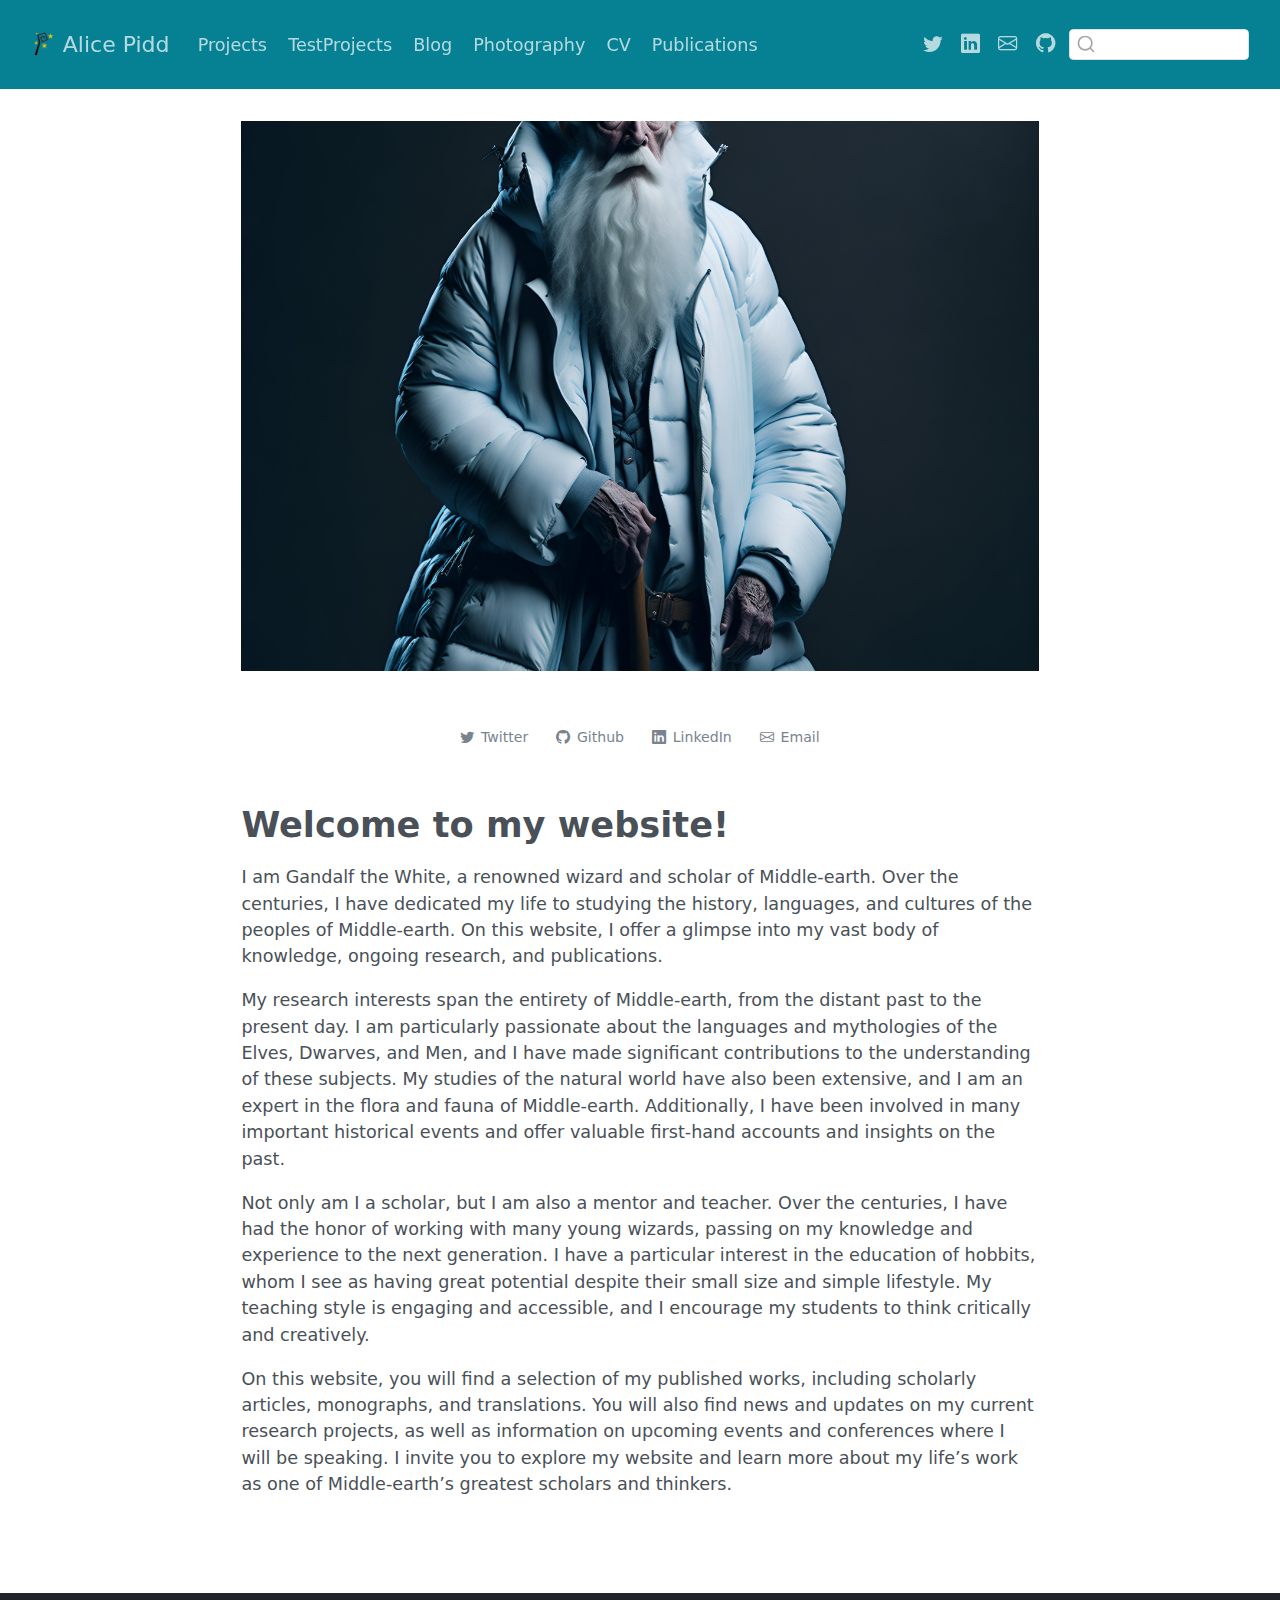
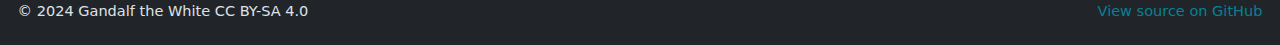
==== docs/index.html @ 94a09fbe "Initial commit" ====
<!DOCTYPE html>
<html xmlns="http://www.w3.org/1999/xhtml" lang="en" xml:lang="en"><head>

<meta charset="utf-8">
<meta name="generator" content="quarto-1.5.56">

<meta name="viewport" content="width=device-width, initial-scale=1.0, user-scalable=yes">


<title>Alice Pidd</title>
<style>
code{white-space: pre-wrap;}
span.smallcaps{font-variant: small-caps;}
div.columns{display: flex; gap: min(4vw, 1.5em);}
div.column{flex: auto; overflow-x: auto;}
div.hanging-indent{margin-left: 1.5em; text-indent: -1.5em;}
ul.task-list{list-style: none;}
ul.task-list li input[type="checkbox"] {
  width: 0.8em;
  margin: 0 0.8em 0.2em -1em; /* quarto-specific, see https://github.com/quarto-dev/quarto-cli/issues/4556 */ 
  vertical-align: middle;
}
</style>


<script src="site_libs/quarto-nav/quarto-nav.js"></script>
<script src="site_libs/clipboard/clipboard.min.js"></script>
<script src="site_libs/quarto-search/autocomplete.umd.js"></script>
<script src="site_libs/quarto-search/fuse.min.js"></script>
<script src="site_libs/quarto-search/quarto-search.js"></script>
<meta name="quarto:offset" content="./">
<link href="./img/favicon.png" rel="icon" type="image/png">
<script src="site_libs/quarto-html/quarto.js"></script>
<script src="site_libs/quarto-html/popper.min.js"></script>
<script src="site_libs/quarto-html/tippy.umd.min.js"></script>
<link href="site_libs/quarto-html/tippy.css" rel="stylesheet">
<link href="site_libs/quarto-html/quarto-syntax-highlighting.css" rel="stylesheet" id="quarto-text-highlighting-styles">
<script src="site_libs/bootstrap/bootstrap.min.js"></script>
<link href="site_libs/bootstrap/bootstrap-icons.css" rel="stylesheet">
<link href="site_libs/bootstrap/bootstrap.min.css" rel="stylesheet" id="quarto-bootstrap" data-mode="light">
<script id="quarto-search-options" type="application/json">{
  "location": "navbar",
  "copy-button": false,
  "collapse-after": 3,
  "panel-placement": "end",
  "type": "textbox",
  "limit": 50,
  "keyboard-shortcut": [
    "f",
    "/",
    "s"
  ],
  "language": {
    "search-no-results-text": "No results",
    "search-matching-documents-text": "matching documents",
    "search-copy-link-title": "Copy link to search",
    "search-hide-matches-text": "Hide additional matches",
    "search-more-match-text": "more match in this document",
    "search-more-matches-text": "more matches in this document",
    "search-clear-button-title": "Clear",
    "search-text-placeholder": "",
    "search-detached-cancel-button-title": "Cancel",
    "search-submit-button-title": "Submit",
    "search-label": "Search"
  }
}</script>


</head>

<body class="nav-fixed fullcontent">

<div id="quarto-search-results"></div>
  <header id="quarto-header" class="headroom fixed-top">
    <nav class="navbar navbar-expand-lg " data-bs-theme="dark">
      <div class="navbar-container container-fluid">
      <div class="navbar-brand-container mx-auto">
    <a href="./index.html" class="navbar-brand navbar-brand-logo">
    <img src="./img/logo.png" alt="" class="navbar-logo">
    </a>
    <a class="navbar-brand" href="./index.html">
    <span class="navbar-title">Alice Pidd</span>
    </a>
  </div>
            <div id="quarto-search" class="" title="Search"></div>
          <button class="navbar-toggler" type="button" data-bs-toggle="collapse" data-bs-target="#navbarCollapse" aria-controls="navbarCollapse" role="menu" aria-expanded="false" aria-label="Toggle navigation" onclick="if (window.quartoToggleHeadroom) { window.quartoToggleHeadroom(); }">
  <span class="navbar-toggler-icon"></span>
</button>
          <div class="collapse navbar-collapse" id="navbarCollapse">
            <ul class="navbar-nav navbar-nav-scroll me-auto">
  <li class="nav-item">
    <a class="nav-link" href="./projects/index.html"> 
<span class="menu-text">Projects</span></a>
  </li>  
  <li class="nav-item">
    <a class="nav-link" href="./projectsTest/index.html"> 
<span class="menu-text">TestProjects</span></a>
  </li>  
  <li class="nav-item">
    <a class="nav-link" href="./posts.html"> 
<span class="menu-text">Blog</span></a>
  </li>  
  <li class="nav-item">
    <a class="nav-link" href="./photography/index.html"> 
<span class="menu-text">Photography</span></a>
  </li>  
  <li class="nav-item">
    <a class="nav-link" href="./cv/index.html"> 
<span class="menu-text">CV</span></a>
  </li>  
  <li class="nav-item">
    <a class="nav-link" href="https://scholar.google.com.au" target="_blank"> 
<span class="menu-text">Publications</span></a>
  </li>  
</ul>
            <ul class="navbar-nav navbar-nav-scroll ms-auto">
  <li class="nav-item compact">
    <a class="nav-link" href="https://twitter.com/alicempidd"> <i class="bi bi-twitter" role="img">
</i> 
<span class="menu-text"></span></a>
  </li>  
  <li class="nav-item compact">
    <a class="nav-link" href="https://www.linkedin.com/XXXX"> <i class="bi bi-linkedin" role="img">
</i> 
<span class="menu-text"></span></a>
  </li>  
  <li class="nav-item compact">
    <a class="nav-link" href="mailto:XXXX@XXX.com"> <i class="bi bi-envelope" role="img" aria-label="email">
</i> 
<span class="menu-text"></span></a>
  </li>  
  <li class="nav-item compact">
    <a class="nav-link" href="https://github.com/MathMarEcol"> <i class="bi bi-github" role="img">
</i> 
<span class="menu-text"></span></a>
  </li>  
</ul>
          </div> <!-- /navcollapse -->
            <div class="quarto-navbar-tools">
</div>
      </div> <!-- /container-fluid -->
    </nav>
</header>
<!-- content -->
<div id="quarto-content" class="quarto-container page-columns page-rows-contents page-layout-article page-navbar">
<!-- sidebar -->
<!-- margin-sidebar -->
    
<!-- main -->
<main class="content" id="quarto-document-content">




<div class="quarto-about-marquee">
  <div class="about-image-container">
    <img src="img/my_image.jpg" class="about-image " style="width: 100%;">
  </div>
  <div class="about-contents">
     <div id="about-block">
</div> 
    <div class="about-footer"><div class="about-links">
  <a href="https://twitter.com/XXXXX" class="about-link" rel="" target="">
    <i class="bi bi-twitter"></i>
     <span class="about-link-text">Twitter</span>
  </a>
  <a href="https://github.com/XXXXXXX" class="about-link" rel="" target="">
    <i class="bi bi-github"></i>
     <span class="about-link-text">Github</span>
  </a>
  <a href="https://www.linkedin.com/in/XXXXXX/" class="about-link" rel="" target="">
    <i class="bi bi-linkedin"></i>
     <span class="about-link-text">LinkedIn</span>
  </a>
  <a href="mailto:XXXXXX@XXXX.com" class="about-link" rel="" target="">
    <i class="bi bi-envelope"></i>
     <span class="about-link-text">Email</span>
  </a>
</div>
</div>
  </div>
</div>

<section id="welcome-to-my-website" class="level1">
<h1>Welcome to my website!</h1>
<p>I am Gandalf the White, a renowned wizard and scholar of Middle-earth. Over the centuries, I have dedicated my life to studying the history, languages, and cultures of the peoples of Middle-earth. On this website, I offer a glimpse into my vast body of knowledge, ongoing research, and publications.</p>
<p>My research interests span the entirety of Middle-earth, from the distant past to the present day. I am particularly passionate about the languages and mythologies of the Elves, Dwarves, and Men, and I have made significant contributions to the understanding of these subjects. My studies of the natural world have also been extensive, and I am an expert in the flora and fauna of Middle-earth. Additionally, I have been involved in many important historical events and offer valuable first-hand accounts and insights on the past.</p>
<p>Not only am I a scholar, but I am also a mentor and teacher. Over the centuries, I have had the honor of working with many young wizards, passing on my knowledge and experience to the next generation. I have a particular interest in the education of hobbits, whom I see as having great potential despite their small size and simple lifestyle. My teaching style is engaging and accessible, and I encourage my students to think critically and creatively.</p>
<p>On this website, you will find a selection of my published works, including scholarly articles, monographs, and translations. You will also find news and updates on my current research projects, as well as information on upcoming events and conferences where I will be speaking. I invite you to explore my website and learn more about my life’s work as one of Middle-earth’s greatest scholars and thinkers.</p>



</section>

</main> <!-- /main -->
<script id="quarto-html-after-body" type="application/javascript">
window.document.addEventListener("DOMContentLoaded", function (event) {
  const toggleBodyColorMode = (bsSheetEl) => {
    const mode = bsSheetEl.getAttribute("data-mode");
    const bodyEl = window.document.querySelector("body");
    if (mode === "dark") {
      bodyEl.classList.add("quarto-dark");
      bodyEl.classList.remove("quarto-light");
    } else {
      bodyEl.classList.add("quarto-light");
      bodyEl.classList.remove("quarto-dark");
    }
  }
  const toggleBodyColorPrimary = () => {
    const bsSheetEl = window.document.querySelector("link#quarto-bootstrap");
    if (bsSheetEl) {
      toggleBodyColorMode(bsSheetEl);
    }
  }
  toggleBodyColorPrimary();  
  const isCodeAnnotation = (el) => {
    for (const clz of el.classList) {
      if (clz.startsWith('code-annotation-')) {                     
        return true;
      }
    }
    return false;
  }
  const onCopySuccess = function(e) {
    // button target
    const button = e.trigger;
    // don't keep focus
    button.blur();
    // flash "checked"
    button.classList.add('code-copy-button-checked');
    var currentTitle = button.getAttribute("title");
    button.setAttribute("title", "Copied!");
    let tooltip;
    if (window.bootstrap) {
      button.setAttribute("data-bs-toggle", "tooltip");
      button.setAttribute("data-bs-placement", "left");
      button.setAttribute("data-bs-title", "Copied!");
      tooltip = new bootstrap.Tooltip(button, 
        { trigger: "manual", 
          customClass: "code-copy-button-tooltip",
          offset: [0, -8]});
      tooltip.show();    
    }
    setTimeout(function() {
      if (tooltip) {
        tooltip.hide();
        button.removeAttribute("data-bs-title");
        button.removeAttribute("data-bs-toggle");
        button.removeAttribute("data-bs-placement");
      }
      button.setAttribute("title", currentTitle);
      button.classList.remove('code-copy-button-checked');
    }, 1000);
    // clear code selection
    e.clearSelection();
  }
  const getTextToCopy = function(trigger) {
      const codeEl = trigger.previousElementSibling.cloneNode(true);
      for (const childEl of codeEl.children) {
        if (isCodeAnnotation(childEl)) {
          childEl.remove();
        }
      }
      return codeEl.innerText;
  }
  const clipboard = new window.ClipboardJS('.code-copy-button:not([data-in-quarto-modal])', {
    text: getTextToCopy
  });
  clipboard.on('success', onCopySuccess);
  if (window.document.getElementById('quarto-embedded-source-code-modal')) {
    // For code content inside modals, clipBoardJS needs to be initialized with a container option
    // TODO: Check when it could be a function (https://github.com/zenorocha/clipboard.js/issues/860)
    const clipboardModal = new window.ClipboardJS('.code-copy-button[data-in-quarto-modal]', {
      text: getTextToCopy,
      container: window.document.getElementById('quarto-embedded-source-code-modal')
    });
    clipboardModal.on('success', onCopySuccess);
  }
    var localhostRegex = new RegExp(/^(?:http|https):\/\/localhost\:?[0-9]*\//);
    var mailtoRegex = new RegExp(/^mailto:/);
      var filterRegex = new RegExp('/' + window.location.host + '/');
    var isInternal = (href) => {
        return filterRegex.test(href) || localhostRegex.test(href) || mailtoRegex.test(href);
    }
    // Inspect non-navigation links and adorn them if external
 	var links = window.document.querySelectorAll('a[href]:not(.nav-link):not(.navbar-brand):not(.toc-action):not(.sidebar-link):not(.sidebar-item-toggle):not(.pagination-link):not(.no-external):not([aria-hidden]):not(.dropdown-item):not(.quarto-navigation-tool):not(.about-link)');
    for (var i=0; i<links.length; i++) {
      const link = links[i];
      if (!isInternal(link.href)) {
        // undo the damage that might have been done by quarto-nav.js in the case of
        // links that we want to consider external
        if (link.dataset.originalHref !== undefined) {
          link.href = link.dataset.originalHref;
        }
      }
    }
  function tippyHover(el, contentFn, onTriggerFn, onUntriggerFn) {
    const config = {
      allowHTML: true,
      maxWidth: 500,
      delay: 100,
      arrow: false,
      appendTo: function(el) {
          return el.parentElement;
      },
      interactive: true,
      interactiveBorder: 10,
      theme: 'quarto',
      placement: 'bottom-start',
    };
    if (contentFn) {
      config.content = contentFn;
    }
    if (onTriggerFn) {
      config.onTrigger = onTriggerFn;
    }
    if (onUntriggerFn) {
      config.onUntrigger = onUntriggerFn;
    }
    window.tippy(el, config); 
  }
  const noterefs = window.document.querySelectorAll('a[role="doc-noteref"]');
  for (var i=0; i<noterefs.length; i++) {
    const ref = noterefs[i];
    tippyHover(ref, function() {
      // use id or data attribute instead here
      let href = ref.getAttribute('data-footnote-href') || ref.getAttribute('href');
      try { href = new URL(href).hash; } catch {}
      const id = href.replace(/^#\/?/, "");
      const note = window.document.getElementById(id);
      if (note) {
        return note.innerHTML;
      } else {
        return "";
      }
    });
  }
  const xrefs = window.document.querySelectorAll('a.quarto-xref');
  const processXRef = (id, note) => {
    // Strip column container classes
    const stripColumnClz = (el) => {
      el.classList.remove("page-full", "page-columns");
      if (el.children) {
        for (const child of el.children) {
          stripColumnClz(child);
        }
      }
    }
    stripColumnClz(note)
    if (id === null || id.startsWith('sec-')) {
      // Special case sections, only their first couple elements
      const container = document.createElement("div");
      if (note.children && note.children.length > 2) {
        container.appendChild(note.children[0].cloneNode(true));
        for (let i = 1; i < note.children.length; i++) {
          const child = note.children[i];
          if (child.tagName === "P" && child.innerText === "") {
            continue;
          } else {
            container.appendChild(child.cloneNode(true));
            break;
          }
        }
        if (window.Quarto?.typesetMath) {
          window.Quarto.typesetMath(container);
        }
        return container.innerHTML
      } else {
        if (window.Quarto?.typesetMath) {
          window.Quarto.typesetMath(note);
        }
        return note.innerHTML;
      }
    } else {
      // Remove any anchor links if they are present
      const anchorLink = note.querySelector('a.anchorjs-link');
      if (anchorLink) {
        anchorLink.remove();
      }
      if (window.Quarto?.typesetMath) {
        window.Quarto.typesetMath(note);
      }
      // TODO in 1.5, we should make sure this works without a callout special case
      if (note.classList.contains("callout")) {
        return note.outerHTML;
      } else {
        return note.innerHTML;
      }
    }
  }
  for (var i=0; i<xrefs.length; i++) {
    const xref = xrefs[i];
    tippyHover(xref, undefined, function(instance) {
      instance.disable();
      let url = xref.getAttribute('href');
      let hash = undefined; 
      if (url.startsWith('#')) {
        hash = url;
      } else {
        try { hash = new URL(url).hash; } catch {}
      }
      if (hash) {
        const id = hash.replace(/^#\/?/, "");
        const note = window.document.getElementById(id);
        if (note !== null) {
          try {
            const html = processXRef(id, note.cloneNode(true));
            instance.setContent(html);
          } finally {
            instance.enable();
            instance.show();
          }
        } else {
          // See if we can fetch this
          fetch(url.split('#')[0])
          .then(res => res.text())
          .then(html => {
            const parser = new DOMParser();
            const htmlDoc = parser.parseFromString(html, "text/html");
            const note = htmlDoc.getElementById(id);
            if (note !== null) {
              const html = processXRef(id, note);
              instance.setContent(html);
            } 
          }).finally(() => {
            instance.enable();
            instance.show();
          });
        }
      } else {
        // See if we can fetch a full url (with no hash to target)
        // This is a special case and we should probably do some content thinning / targeting
        fetch(url)
        .then(res => res.text())
        .then(html => {
          const parser = new DOMParser();
          const htmlDoc = parser.parseFromString(html, "text/html");
          const note = htmlDoc.querySelector('main.content');
          if (note !== null) {
            // This should only happen for chapter cross references
            // (since there is no id in the URL)
            // remove the first header
            if (note.children.length > 0 && note.children[0].tagName === "HEADER") {
              note.children[0].remove();
            }
            const html = processXRef(null, note);
            instance.setContent(html);
          } 
        }).finally(() => {
          instance.enable();
          instance.show();
        });
      }
    }, function(instance) {
    });
  }
      let selectedAnnoteEl;
      const selectorForAnnotation = ( cell, annotation) => {
        let cellAttr = 'data-code-cell="' + cell + '"';
        let lineAttr = 'data-code-annotation="' +  annotation + '"';
        const selector = 'span[' + cellAttr + '][' + lineAttr + ']';
        return selector;
      }
      const selectCodeLines = (annoteEl) => {
        const doc = window.document;
        const targetCell = annoteEl.getAttribute("data-target-cell");
        const targetAnnotation = annoteEl.getAttribute("data-target-annotation");
        const annoteSpan = window.document.querySelector(selectorForAnnotation(targetCell, targetAnnotation));
        const lines = annoteSpan.getAttribute("data-code-lines").split(",");
        const lineIds = lines.map((line) => {
          return targetCell + "-" + line;
        })
        let top = null;
        let height = null;
        let parent = null;
        if (lineIds.length > 0) {
            //compute the position of the single el (top and bottom and make a div)
            const el = window.document.getElementById(lineIds[0]);
            top = el.offsetTop;
            height = el.offsetHeight;
            parent = el.parentElement.parentElement;
          if (lineIds.length > 1) {
            const lastEl = window.document.getElementById(lineIds[lineIds.length - 1]);
            const bottom = lastEl.offsetTop + lastEl.offsetHeight;
            height = bottom - top;
          }
          if (top !== null && height !== null && parent !== null) {
            // cook up a div (if necessary) and position it 
            let div = window.document.getElementById("code-annotation-line-highlight");
            if (div === null) {
              div = window.document.createElement("div");
              div.setAttribute("id", "code-annotation-line-highlight");
              div.style.position = 'absolute';
              parent.appendChild(div);
            }
            div.style.top = top - 2 + "px";
            div.style.height = height + 4 + "px";
            div.style.left = 0;
            let gutterDiv = window.document.getElementById("code-annotation-line-highlight-gutter");
            if (gutterDiv === null) {
              gutterDiv = window.document.createElement("div");
              gutterDiv.setAttribute("id", "code-annotation-line-highlight-gutter");
              gutterDiv.style.position = 'absolute';
              const codeCell = window.document.getElementById(targetCell);
              const gutter = codeCell.querySelector('.code-annotation-gutter');
              gutter.appendChild(gutterDiv);
            }
            gutterDiv.style.top = top - 2 + "px";
            gutterDiv.style.height = height + 4 + "px";
          }
          selectedAnnoteEl = annoteEl;
        }
      };
      const unselectCodeLines = () => {
        const elementsIds = ["code-annotation-line-highlight", "code-annotation-line-highlight-gutter"];
        elementsIds.forEach((elId) => {
          const div = window.document.getElementById(elId);
          if (div) {
            div.remove();
          }
        });
        selectedAnnoteEl = undefined;
      };
        // Handle positioning of the toggle
    window.addEventListener(
      "resize",
      throttle(() => {
        elRect = undefined;
        if (selectedAnnoteEl) {
          selectCodeLines(selectedAnnoteEl);
        }
      }, 10)
    );
    function throttle(fn, ms) {
    let throttle = false;
    let timer;
      return (...args) => {
        if(!throttle) { // first call gets through
            fn.apply(this, args);
            throttle = true;
        } else { // all the others get throttled
            if(timer) clearTimeout(timer); // cancel #2
            timer = setTimeout(() => {
              fn.apply(this, args);
              timer = throttle = false;
            }, ms);
        }
      };
    }
      // Attach click handler to the DT
      const annoteDls = window.document.querySelectorAll('dt[data-target-cell]');
      for (const annoteDlNode of annoteDls) {
        annoteDlNode.addEventListener('click', (event) => {
          const clickedEl = event.target;
          if (clickedEl !== selectedAnnoteEl) {
            unselectCodeLines();
            const activeEl = window.document.querySelector('dt[data-target-cell].code-annotation-active');
            if (activeEl) {
              activeEl.classList.remove('code-annotation-active');
            }
            selectCodeLines(clickedEl);
            clickedEl.classList.add('code-annotation-active');
          } else {
            // Unselect the line
            unselectCodeLines();
            clickedEl.classList.remove('code-annotation-active');
          }
        });
      }
  const findCites = (el) => {
    const parentEl = el.parentElement;
    if (parentEl) {
      const cites = parentEl.dataset.cites;
      if (cites) {
        return {
          el,
          cites: cites.split(' ')
        };
      } else {
        return findCites(el.parentElement)
      }
    } else {
      return undefined;
    }
  };
  var bibliorefs = window.document.querySelectorAll('a[role="doc-biblioref"]');
  for (var i=0; i<bibliorefs.length; i++) {
    const ref = bibliorefs[i];
    const citeInfo = findCites(ref);
    if (citeInfo) {
      tippyHover(citeInfo.el, function() {
        var popup = window.document.createElement('div');
        citeInfo.cites.forEach(function(cite) {
          var citeDiv = window.document.createElement('div');
          citeDiv.classList.add('hanging-indent');
          citeDiv.classList.add('csl-entry');
          var biblioDiv = window.document.getElementById('ref-' + cite);
          if (biblioDiv) {
            citeDiv.innerHTML = biblioDiv.innerHTML;
          }
          popup.appendChild(citeDiv);
        });
        return popup.innerHTML;
      });
    }
  }
});
</script>
</div> <!-- /content -->
<footer class="footer">
  <div class="nav-footer">
    <div class="nav-footer-left">
<p><span class="faux-block">© 2024 Gandalf the White CC BY-SA 4.0</span></p>
</div>   
    <div class="nav-footer-center">
      &nbsp;
    </div>
    <div class="nav-footer-right">
<p><span class="faux-block"><a href="https://github.com/<github username>/<github username>.github.io">View source on GitHub</a></span></p>
</div>
  </div>
</footer>




</body></html>
---- docs/site_libs/quarto-html/tippy.css ----
.tippy-box[data-animation=fade][data-state=hidden]{opacity:0}[data-tippy-root]{max-width:calc(100vw - 10px)}.tippy-box{position:relative;background-color:#333;color:#fff;border-radius:4px;font-size:14px;line-height:1.4;white-space:normal;outline:0;transition-property:transform,visibility,opacity}.tippy-box[data-placement^=top]>.tippy-arrow{bottom:0}.tippy-box[data-placement^=top]>.tippy-arrow:before{bottom:-7px;left:0;border-width:8px 8px 0;border-top-color:initial;transform-origin:center top}.tippy-box[data-placement^=bottom]>.tippy-arrow{top:0}.tippy-box[data-placement^=bottom]>.tippy-arrow:before{top:-7px;left:0;border-width:0 8px 8px;border-bottom-color:initial;transform-origin:center bottom}.tippy-box[data-placement^=left]>.tippy-arrow{right:0}.tippy-box[data-placement^=left]>.tippy-arrow:before{border-width:8px 0 8px 8px;border-left-color:initial;right:-7px;transform-origin:center left}.tippy-box[data-placement^=right]>.tippy-arrow{left:0}.tippy-box[data-placement^=right]>.tippy-arrow:before{left:-7px;border-width:8px 8px 8px 0;border-right-color:initial;transform-origin:center right}.tippy-box[data-inertia][data-state=visible]{transition-timing-function:cubic-bezier(.54,1.5,.38,1.11)}.tippy-arrow{width:16px;height:16px;color:#333}.tippy-arrow:before{content:"";position:absolute;border-color:transparent;border-style:solid}.tippy-content{position:relative;padding:5px 9px;z-index:1}
---- docs/site_libs/quarto-html/quarto-syntax-highlighting.css ----
/* quarto syntax highlight colors */
:root {
  --quarto-hl-ot-color: #003B4F;
  --quarto-hl-at-color: #657422;
  --quarto-hl-ss-color: #20794D;
  --quarto-hl-an-color: #5E5E5E;
  --quarto-hl-fu-color: #4758AB;
  --quarto-hl-st-color: #20794D;
  --quarto-hl-cf-color: #003B4F;
  --quarto-hl-op-color: #5E5E5E;
  --quarto-hl-er-color: #AD0000;
  --quarto-hl-bn-color: #AD0000;
  --quarto-hl-al-color: #AD0000;
  --quarto-hl-va-color: #111111;
  --quarto-hl-bu-color: inherit;
  --quarto-hl-ex-color: inherit;
  --quarto-hl-pp-color: #AD0000;
  --quarto-hl-in-color: #5E5E5E;
  --quarto-hl-vs-color: #20794D;
  --quarto-hl-wa-color: #5E5E5E;
  --quarto-hl-do-color: #5E5E5E;
  --quarto-hl-im-color: #00769E;
  --quarto-hl-ch-color: #20794D;
  --quarto-hl-dt-color: #AD0000;
  --quarto-hl-fl-color: #AD0000;
  --quarto-hl-co-color: #5E5E5E;
  --quarto-hl-cv-color: #5E5E5E;
  --quarto-hl-cn-color: #8f5902;
  --quarto-hl-sc-color: #5E5E5E;
  --quarto-hl-dv-color: #AD0000;
  --quarto-hl-kw-color: #003B4F;
}

/* other quarto variables */
:root {
  --quarto-font-monospace: SFMono-Regular, Menlo, Monaco, Consolas, "Liberation Mono", "Courier New", monospace;
}

pre > code.sourceCode > span {
  color: #003B4F;
}

code span {
  color: #003B4F;
}

code.sourceCode > span {
  color: #003B4F;
}

div.sourceCode,
div.sourceCode pre.sourceCode {
  color: #003B4F;
}

code span.ot {
  color: #003B4F;
  font-style: inherit;
}

code span.at {
  color: #657422;
  font-style: inherit;
}

code span.ss {
  color: #20794D;
  font-style: inherit;
}

code span.an {
  color: #5E5E5E;
  font-style: inherit;
}

code span.fu {
  color: #4758AB;
  font-style: inherit;
}

code span.st {
  color: #20794D;
  font-style: inherit;
}

code span.cf {
  color: #003B4F;
  font-weight: bold;
  font-style: inherit;
}

code span.op {
  color: #5E5E5E;
  font-style: inherit;
}

code span.er {
  color: #AD0000;
  font-style: inherit;
}

code span.bn {
  color: #AD0000;
  font-style: inherit;
}

code span.al {
  color: #AD0000;
  font-style: inherit;
}

code span.va {
  color: #111111;
  font-style: inherit;
}

code span.bu {
  font-style: inherit;
}

code span.ex {
  font-style: inherit;
}

code span.pp {
  color: #AD0000;
  font-style: inherit;
}

code span.in {
  color: #5E5E5E;
  font-style: inherit;
}

code span.vs {
  color: #20794D;
  font-style: inherit;
}

code span.wa {
  color: #5E5E5E;
  font-style: italic;
}

code span.do {
  color: #5E5E5E;
  font-style: italic;
}

code span.im {
  color: #00769E;
  font-style: inherit;
}

code span.ch {
  color: #20794D;
  font-style: inherit;
}

code span.dt {
  color: #AD0000;
  font-style: inherit;
}

code span.fl {
  color: #AD0000;
  font-style: inherit;
}

code span.co {
  color: #5E5E5E;
  font-style: inherit;
}

code span.cv {
  color: #5E5E5E;
  font-style: italic;
}

code span.cn {
  color: #8f5902;
  font-style: inherit;
}

code span.sc {
  color: #5E5E5E;
  font-style: inherit;
}

code span.dv {
  color: #AD0000;
  font-style: inherit;
}

code span.kw {
  color: #003B4F;
  font-weight: bold;
  font-style: inherit;
}

.prevent-inlining {
  content: "</";
}

/*# sourceMappingURL=debc5d5d77c3f9108843748ff7464032.css.map */
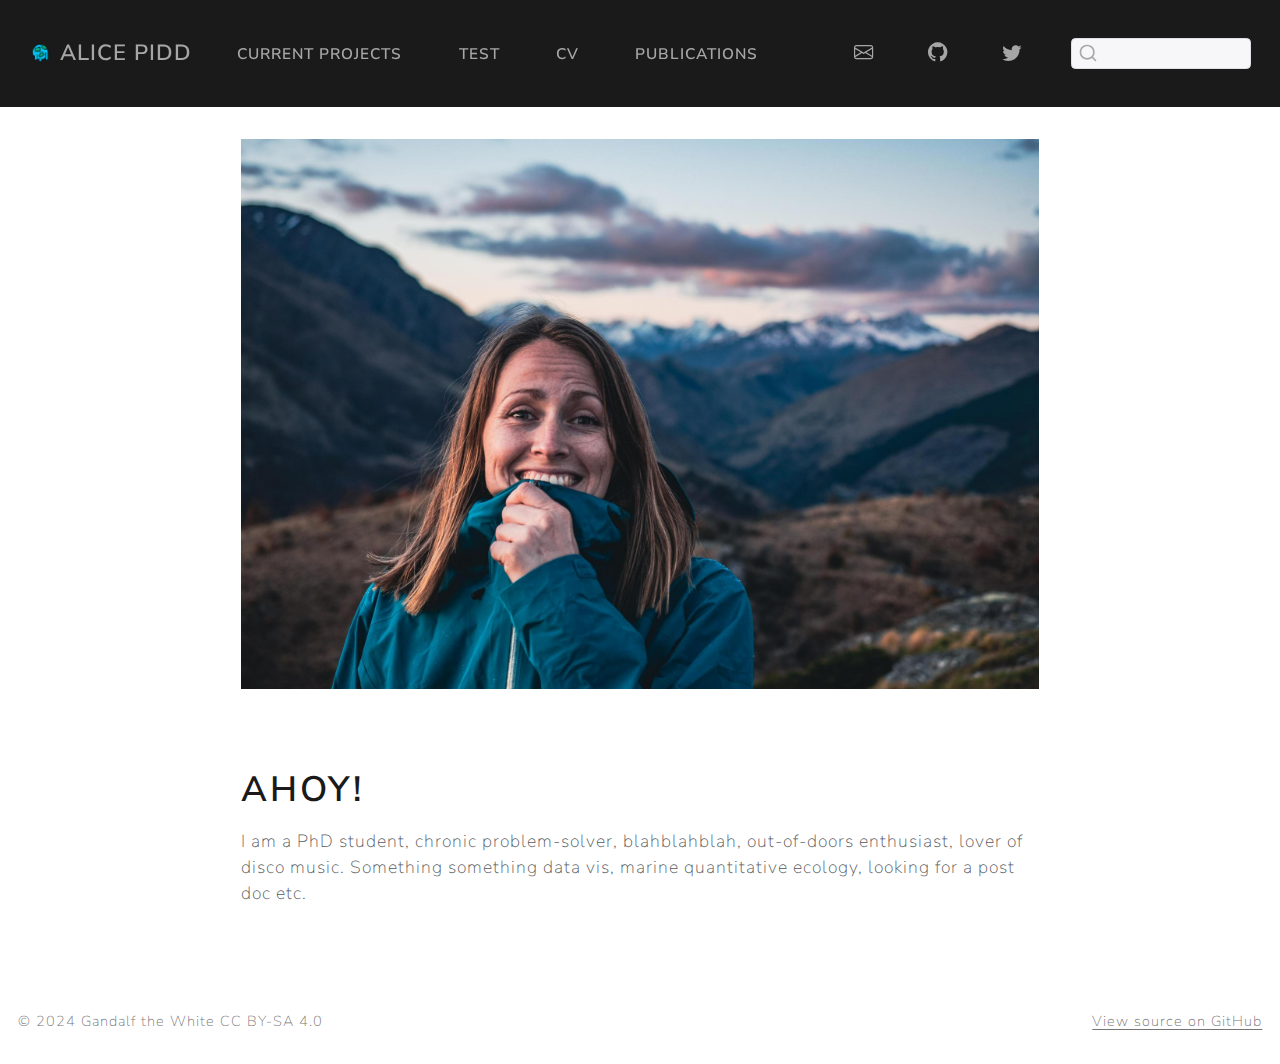
==== commit aa9aa49a: "Quarto website stuff, courtesy of Jase's MME walkthrough!" ====
--- a/docs/index.html
+++ b/docs/index.html
@@ -29,7 +29,7 @@
 <script src="site_libs/quarto-search/fuse.min.js"></script>
 <script src="site_libs/quarto-search/quarto-search.js"></script>
 <meta name="quarto:offset" content="./">
-<link href="./img/favicon.png" rel="icon" type="image/png">
+<link href="./img/icon.png" rel="icon" type="image/png">
 <script src="site_libs/quarto-html/quarto.js"></script>
 <script src="site_libs/quarto-html/popper.min.js"></script>
 <script src="site_libs/quarto-html/tippy.umd.min.js"></script>
@@ -76,7 +76,7 @@
       <div class="navbar-container container-fluid">
       <div class="navbar-brand-container mx-auto">
     <a href="./index.html" class="navbar-brand navbar-brand-logo">
-    <img src="./img/logo.png" alt="" class="navbar-logo">
+    <img src="./img/icon.png" alt="" class="navbar-logo">
     </a>
     <a class="navbar-brand" href="./index.html">
     <span class="navbar-title">Alice Pidd</span>
@@ -89,48 +89,35 @@
           <div class="collapse navbar-collapse" id="navbarCollapse">
             <ul class="navbar-nav navbar-nav-scroll me-auto">
   <li class="nav-item">
-    <a class="nav-link" href="./projects/index.html"> 
-<span class="menu-text">Projects</span></a>
+    <a class="nav-link" href="./current_projects/index.html"> 
+<span class="menu-text">Current projects</span></a>
   </li>  
   <li class="nav-item">
-    <a class="nav-link" href="./projectsTest/index.html"> 
-<span class="menu-text">TestProjects</span></a>
-  </li>  
-  <li class="nav-item">
-    <a class="nav-link" href="./posts.html"> 
-<span class="menu-text">Blog</span></a>
-  </li>  
-  <li class="nav-item">
-    <a class="nav-link" href="./photography/index.html"> 
-<span class="menu-text">Photography</span></a>
+    <a class="nav-link" href="./current_projectsTEST/index.html"> 
+<span class="menu-text">TEST</span></a>
   </li>  
   <li class="nav-item">
     <a class="nav-link" href="./cv/index.html"> 
 <span class="menu-text">CV</span></a>
   </li>  
   <li class="nav-item">
-    <a class="nav-link" href="https://scholar.google.com.au" target="_blank"> 
+    <a class="nav-link" href="https://scholar.google.com.au/citations?user=2nZwCKEAAAAJ&amp;hl=en" target="_blank"> 
 <span class="menu-text">Publications</span></a>
   </li>  
 </ul>
             <ul class="navbar-nav navbar-nav-scroll ms-auto">
   <li class="nav-item compact">
-    <a class="nav-link" href="https://twitter.com/alicempidd"> <i class="bi bi-twitter" role="img">
+    <a class="nav-link" href="mailto:alicempidd@gmail.com"> <i class="bi bi-envelope" role="img" aria-label="email">
 </i> 
 <span class="menu-text"></span></a>
   </li>  
   <li class="nav-item compact">
-    <a class="nav-link" href="https://www.linkedin.com/XXXX"> <i class="bi bi-linkedin" role="img">
+    <a class="nav-link" href="https://github.com/AlicePidd"> <i class="bi bi-github" role="img">
 </i> 
 <span class="menu-text"></span></a>
   </li>  
   <li class="nav-item compact">
-    <a class="nav-link" href="mailto:XXXX@XXX.com"> <i class="bi bi-envelope" role="img" aria-label="email">
-</i> 
-<span class="menu-text"></span></a>
-  </li>  
-  <li class="nav-item compact">
-    <a class="nav-link" href="https://github.com/MathMarEcol"> <i class="bi bi-github" role="img">
+    <a class="nav-link" href="https://twitter.com/alicempidd"> <i class="bi bi-twitter" role="img">
 </i> 
 <span class="menu-text"></span></a>
   </li>  
@@ -154,39 +141,17 @@
 
 <div class="quarto-about-marquee">
   <div class="about-image-container">
-    <img src="img/my_image.jpg" class="about-image " style="width: 100%;">
+    <img src="img/NZ2023_1.jpg" class="about-image " style="width: 100%;">
   </div>
   <div class="about-contents">
      <div id="about-block">
 </div> 
-    <div class="about-footer"><div class="about-links">
-  <a href="https://twitter.com/XXXXX" class="about-link" rel="" target="">
-    <i class="bi bi-twitter"></i>
-     <span class="about-link-text">Twitter</span>
-  </a>
-  <a href="https://github.com/XXXXXXX" class="about-link" rel="" target="">
-    <i class="bi bi-github"></i>
-     <span class="about-link-text">Github</span>
-  </a>
-  <a href="https://www.linkedin.com/in/XXXXXX/" class="about-link" rel="" target="">
-    <i class="bi bi-linkedin"></i>
-     <span class="about-link-text">LinkedIn</span>
-  </a>
-  <a href="mailto:XXXXXX@XXXX.com" class="about-link" rel="" target="">
-    <i class="bi bi-envelope"></i>
-     <span class="about-link-text">Email</span>
-  </a>
-</div>
-</div>
   </div>
 </div>
 
-<section id="welcome-to-my-website" class="level1">
-<h1>Welcome to my website!</h1>
-<p>I am Gandalf the White, a renowned wizard and scholar of Middle-earth. Over the centuries, I have dedicated my life to studying the history, languages, and cultures of the peoples of Middle-earth. On this website, I offer a glimpse into my vast body of knowledge, ongoing research, and publications.</p>
-<p>My research interests span the entirety of Middle-earth, from the distant past to the present day. I am particularly passionate about the languages and mythologies of the Elves, Dwarves, and Men, and I have made significant contributions to the understanding of these subjects. My studies of the natural world have also been extensive, and I am an expert in the flora and fauna of Middle-earth. Additionally, I have been involved in many important historical events and offer valuable first-hand accounts and insights on the past.</p>
-<p>Not only am I a scholar, but I am also a mentor and teacher. Over the centuries, I have had the honor of working with many young wizards, passing on my knowledge and experience to the next generation. I have a particular interest in the education of hobbits, whom I see as having great potential despite their small size and simple lifestyle. My teaching style is engaging and accessible, and I encourage my students to think critically and creatively.</p>
-<p>On this website, you will find a selection of my published works, including scholarly articles, monographs, and translations. You will also find news and updates on my current research projects, as well as information on upcoming events and conferences where I will be speaking. I invite you to explore my website and learn more about my life’s work as one of Middle-earth’s greatest scholars and thinkers.</p>
+<section id="ahoy" class="level1">
+<h1>Ahoy!</h1>
+<p>I am a PhD student, chronic problem-solver, blahblahblah, out-of-doors enthusiast, lover of disco music. Something something data vis, marine quantitative ecology, looking for a post doc etc.</p>
 
 
 
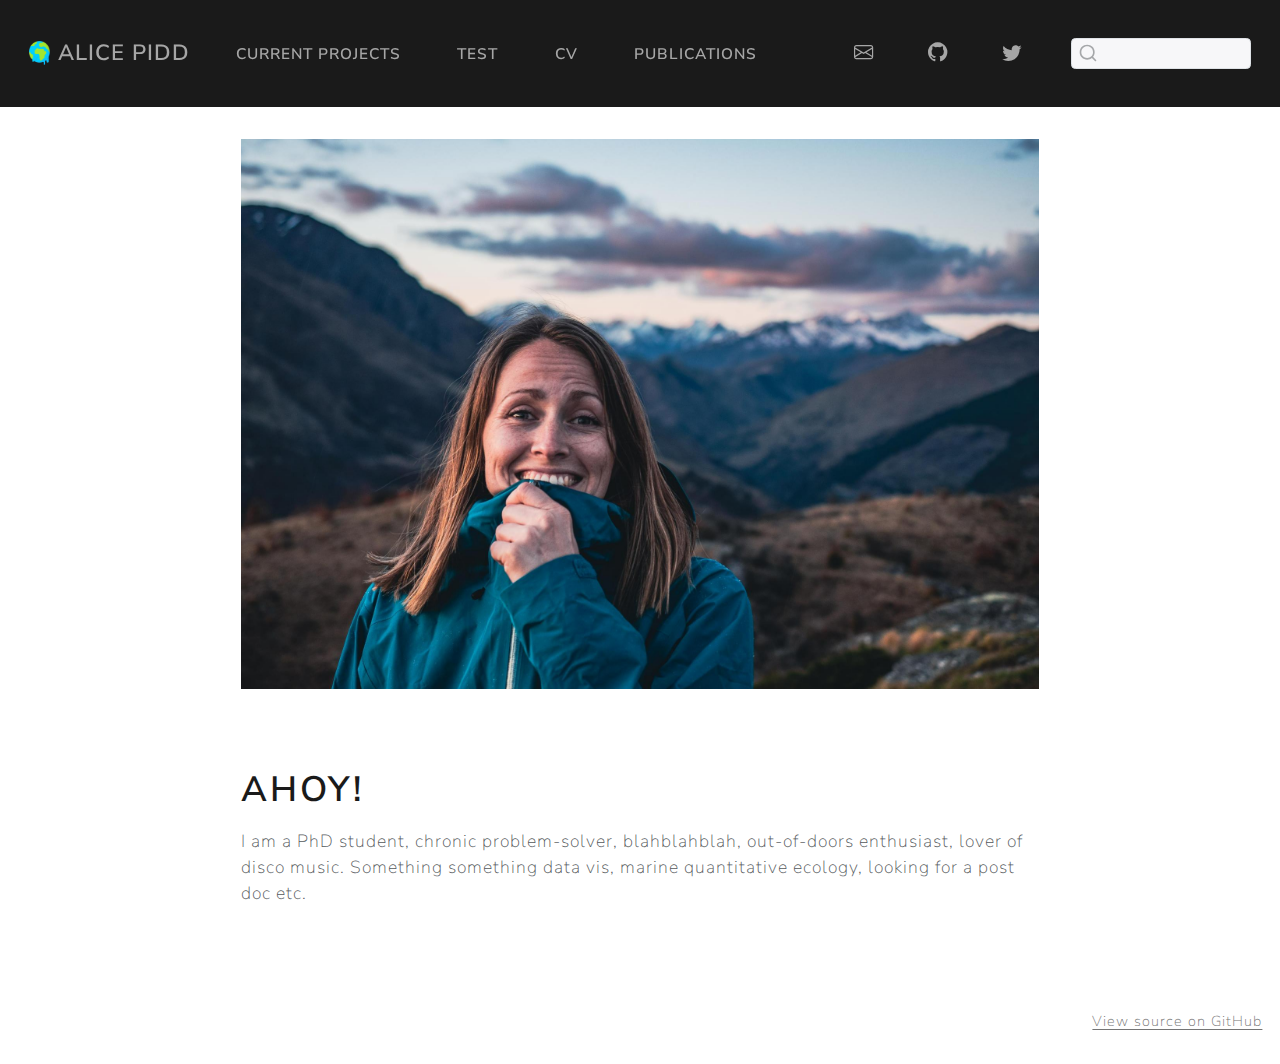
==== commit 489d4540: "Trying to add a dark mode toggle" ====
--- a/docs/index.html
+++ b/docs/index.html
@@ -29,7 +29,7 @@
 <script src="site_libs/quarto-search/fuse.min.js"></script>
 <script src="site_libs/quarto-search/quarto-search.js"></script>
 <meta name="quarto:offset" content="./">
-<link href="./img/icon.png" rel="icon" type="image/png">
+<link href="./img/icon1.png" rel="icon" type="image/png">
 <script src="site_libs/quarto-html/quarto.js"></script>
 <script src="site_libs/quarto-html/popper.min.js"></script>
 <script src="site_libs/quarto-html/tippy.umd.min.js"></script>
@@ -76,7 +76,7 @@
       <div class="navbar-container container-fluid">
       <div class="navbar-brand-container mx-auto">
     <a href="./index.html" class="navbar-brand navbar-brand-logo">
-    <img src="./img/icon.png" alt="" class="navbar-logo">
+    <img src="./img/icon1.png" alt="" class="navbar-logo">
     </a>
     <a class="navbar-brand" href="./index.html">
     <span class="navbar-title">Alice Pidd</span>
@@ -575,13 +575,13 @@
 <footer class="footer">
   <div class="nav-footer">
     <div class="nav-footer-left">
-<p><span class="faux-block">© 2024 Gandalf the White CC BY-SA 4.0</span></p>
-</div>   
+      &nbsp;
+    </div>   
     <div class="nav-footer-center">
       &nbsp;
     </div>
     <div class="nav-footer-right">
-<p><span class="faux-block"><a href="https://github.com/<github username>/<github username>.github.io">View source on GitHub</a></span></p>
+<p><span class="faux-block"><a href="https://github.com/AlicePidd/alicepidd.github.io">View source on GitHub</a></span></p>
 </div>
   </div>
 </footer>
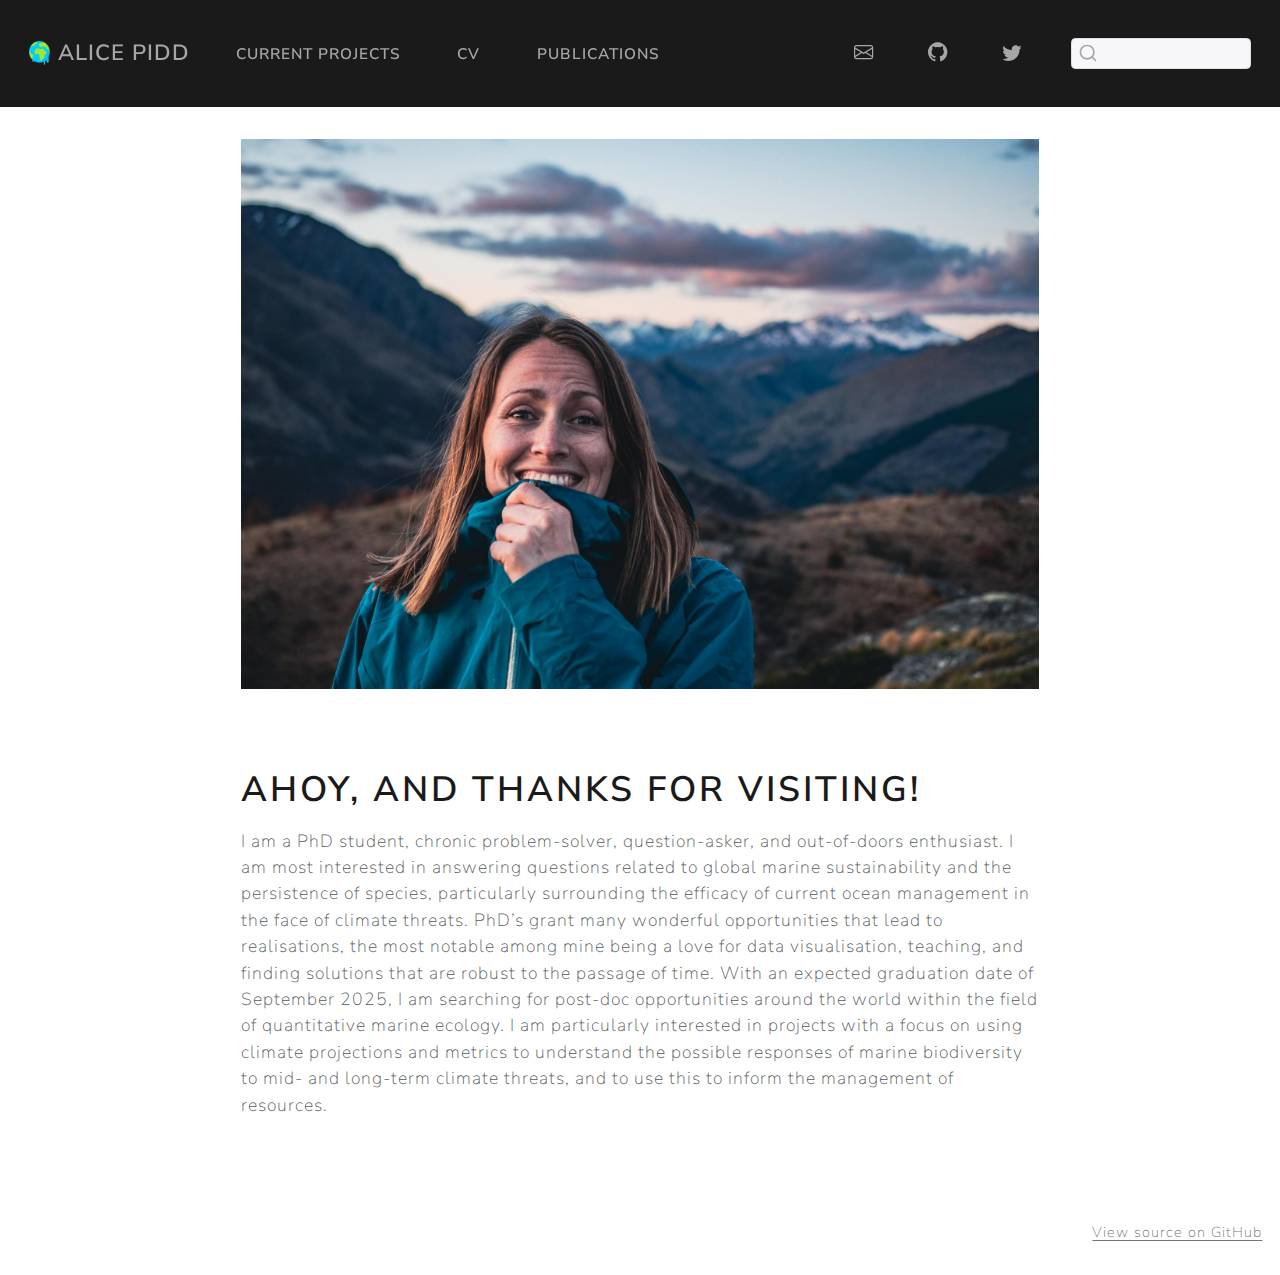
==== commit 1d75c1a3: "Updating for AMSA" ====
--- a/docs/index.html
+++ b/docs/index.html
@@ -2,7 +2,7 @@
 <html xmlns="http://www.w3.org/1999/xhtml" lang="en" xml:lang="en"><head>
 
 <meta charset="utf-8">
-<meta name="generator" content="quarto-1.5.56">
+<meta name="generator" content="quarto-1.5.43">
 
 <meta name="viewport" content="width=device-width, initial-scale=1.0, user-scalable=yes">
 
@@ -91,10 +91,6 @@
   <li class="nav-item">
     <a class="nav-link" href="./current_projects/index.html"> 
 <span class="menu-text">Current projects</span></a>
-  </li>  
-  <li class="nav-item">
-    <a class="nav-link" href="./current_projectsTEST/index.html"> 
-<span class="menu-text">TEST</span></a>
   </li>  
   <li class="nav-item">
     <a class="nav-link" href="./cv/index.html"> 
@@ -149,9 +145,9 @@
   </div>
 </div>
 
-<section id="ahoy" class="level1">
-<h1>Ahoy!</h1>
-<p>I am a PhD student, chronic problem-solver, blahblahblah, out-of-doors enthusiast, lover of disco music. Something something data vis, marine quantitative ecology, looking for a post doc etc.</p>
+<section id="ahoy-and-thanks-for-visiting" class="level1">
+<h1>Ahoy, and thanks for visiting!</h1>
+<p>I am a PhD student, chronic problem-solver, question-asker, and out-of-doors enthusiast. I am most interested in answering questions related to global marine sustainability and the persistence of species, particularly surrounding the efficacy of current ocean management in the face of climate threats. PhD’s grant many wonderful opportunities that lead to realisations, the most notable among mine being a love for data visualisation, teaching, and finding solutions that are robust to the passage of time. With an expected graduation date of September 2025, I am searching for post-doc opportunities around the world within the field of quantitative marine ecology. I am particularly interested in projects with a focus on using climate projections and metrics to understand the possible responses of marine biodiversity to mid- and long-term climate threats, and to use this to inform the management of resources.</p>
 
 
 
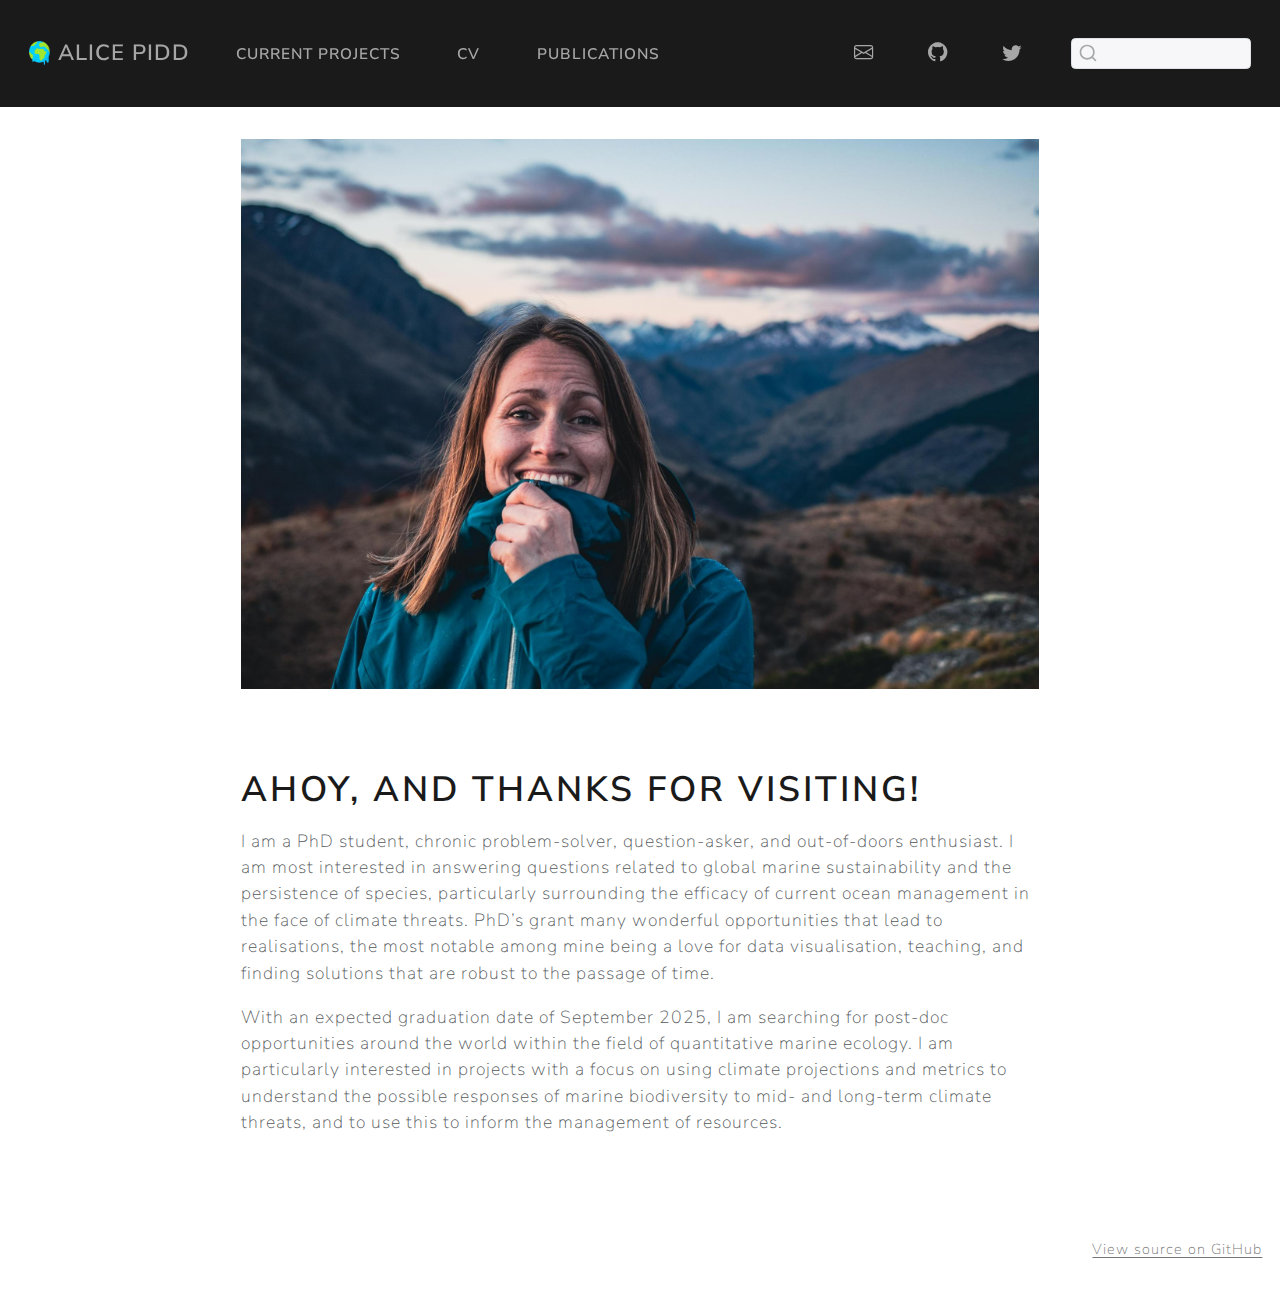
==== commit e24f50c8: "update bio" ====
--- a/docs/index.html
+++ b/docs/index.html
@@ -147,7 +147,8 @@
 
 <section id="ahoy-and-thanks-for-visiting" class="level1">
 <h1>Ahoy, and thanks for visiting!</h1>
-<p>I am a PhD student, chronic problem-solver, question-asker, and out-of-doors enthusiast. I am most interested in answering questions related to global marine sustainability and the persistence of species, particularly surrounding the efficacy of current ocean management in the face of climate threats. PhD’s grant many wonderful opportunities that lead to realisations, the most notable among mine being a love for data visualisation, teaching, and finding solutions that are robust to the passage of time. With an expected graduation date of September 2025, I am searching for post-doc opportunities around the world within the field of quantitative marine ecology. I am particularly interested in projects with a focus on using climate projections and metrics to understand the possible responses of marine biodiversity to mid- and long-term climate threats, and to use this to inform the management of resources.</p>
+<p>I am a PhD student, chronic problem-solver, question-asker, and out-of-doors enthusiast. I am most interested in answering questions related to global marine sustainability and the persistence of species, particularly surrounding the efficacy of current ocean management in the face of climate threats. PhD’s grant many wonderful opportunities that lead to realisations, the most notable among mine being a love for data visualisation, teaching, and finding solutions that are robust to the passage of time.</p>
+<p>With an expected graduation date of September 2025, I am searching for post-doc opportunities around the world within the field of quantitative marine ecology. I am particularly interested in projects with a focus on using climate projections and metrics to understand the possible responses of marine biodiversity to mid- and long-term climate threats, and to use this to inform the management of resources.</p>
 
 
 
